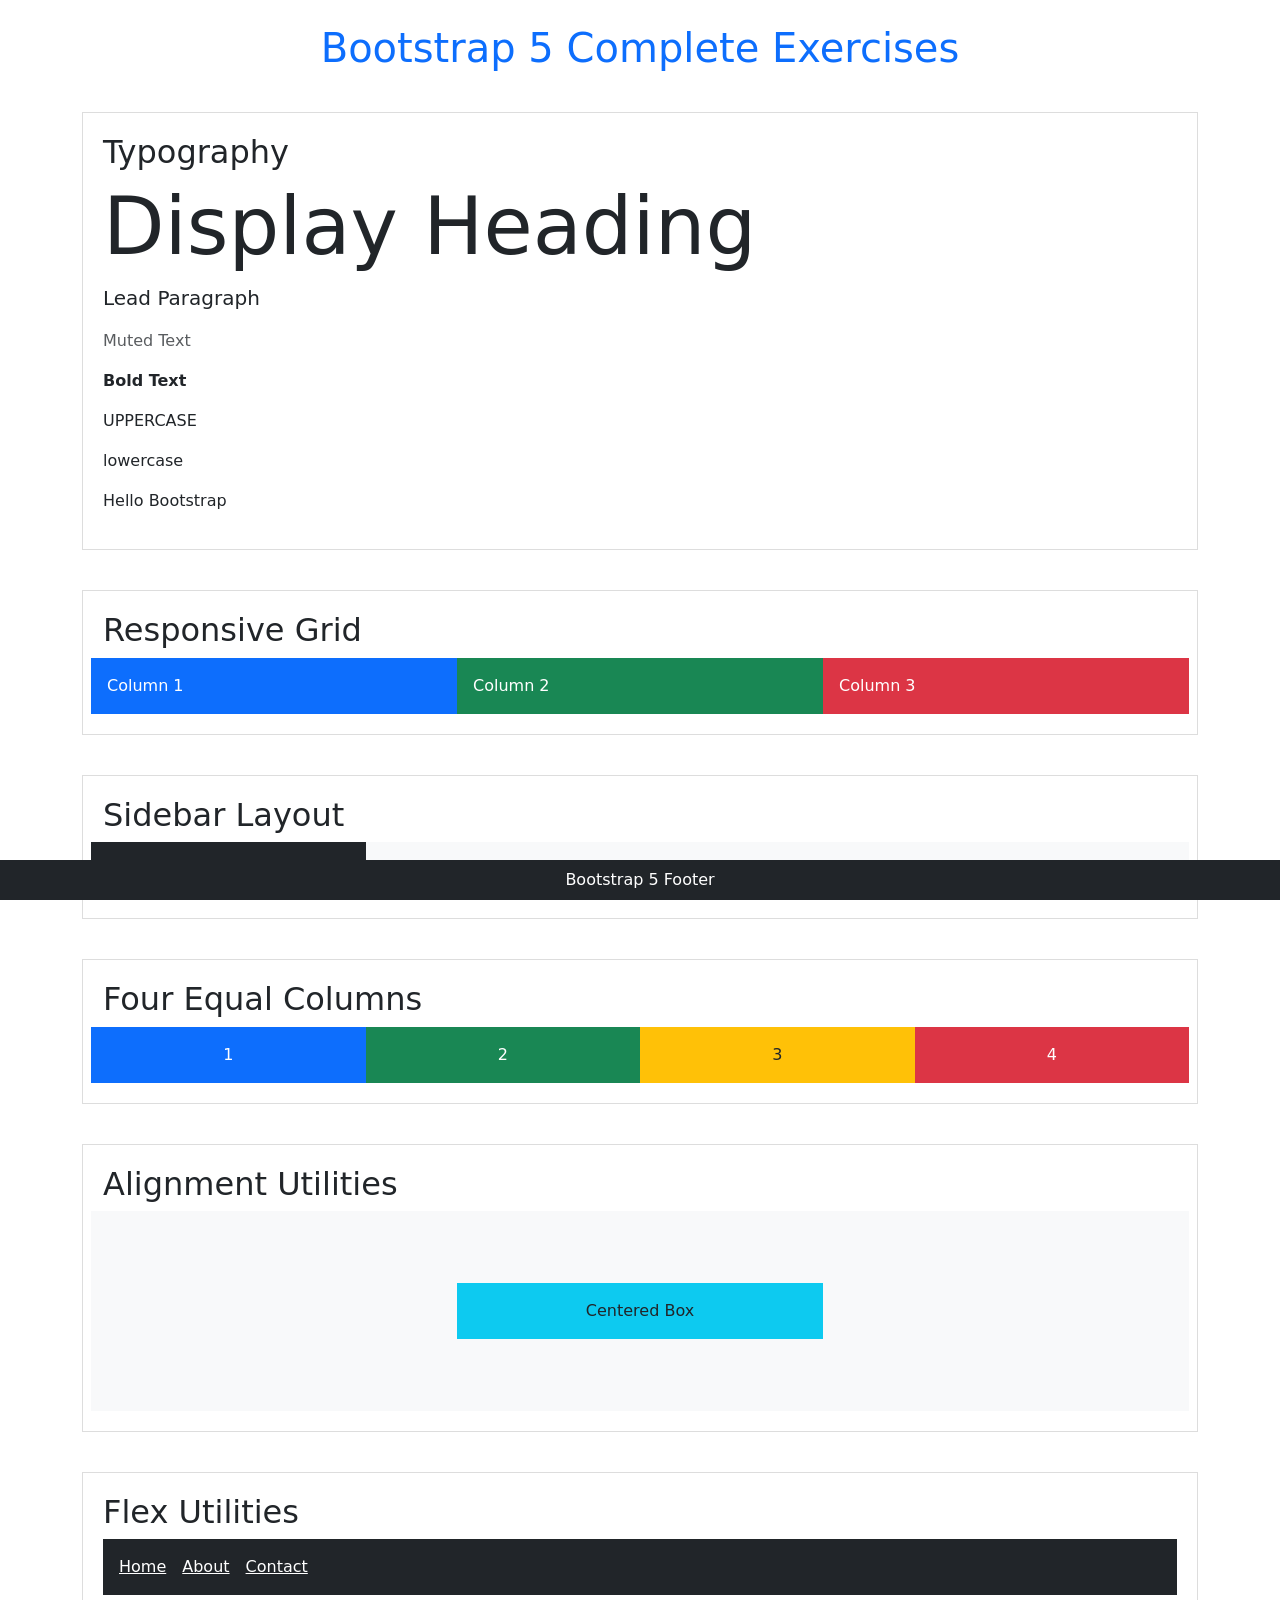
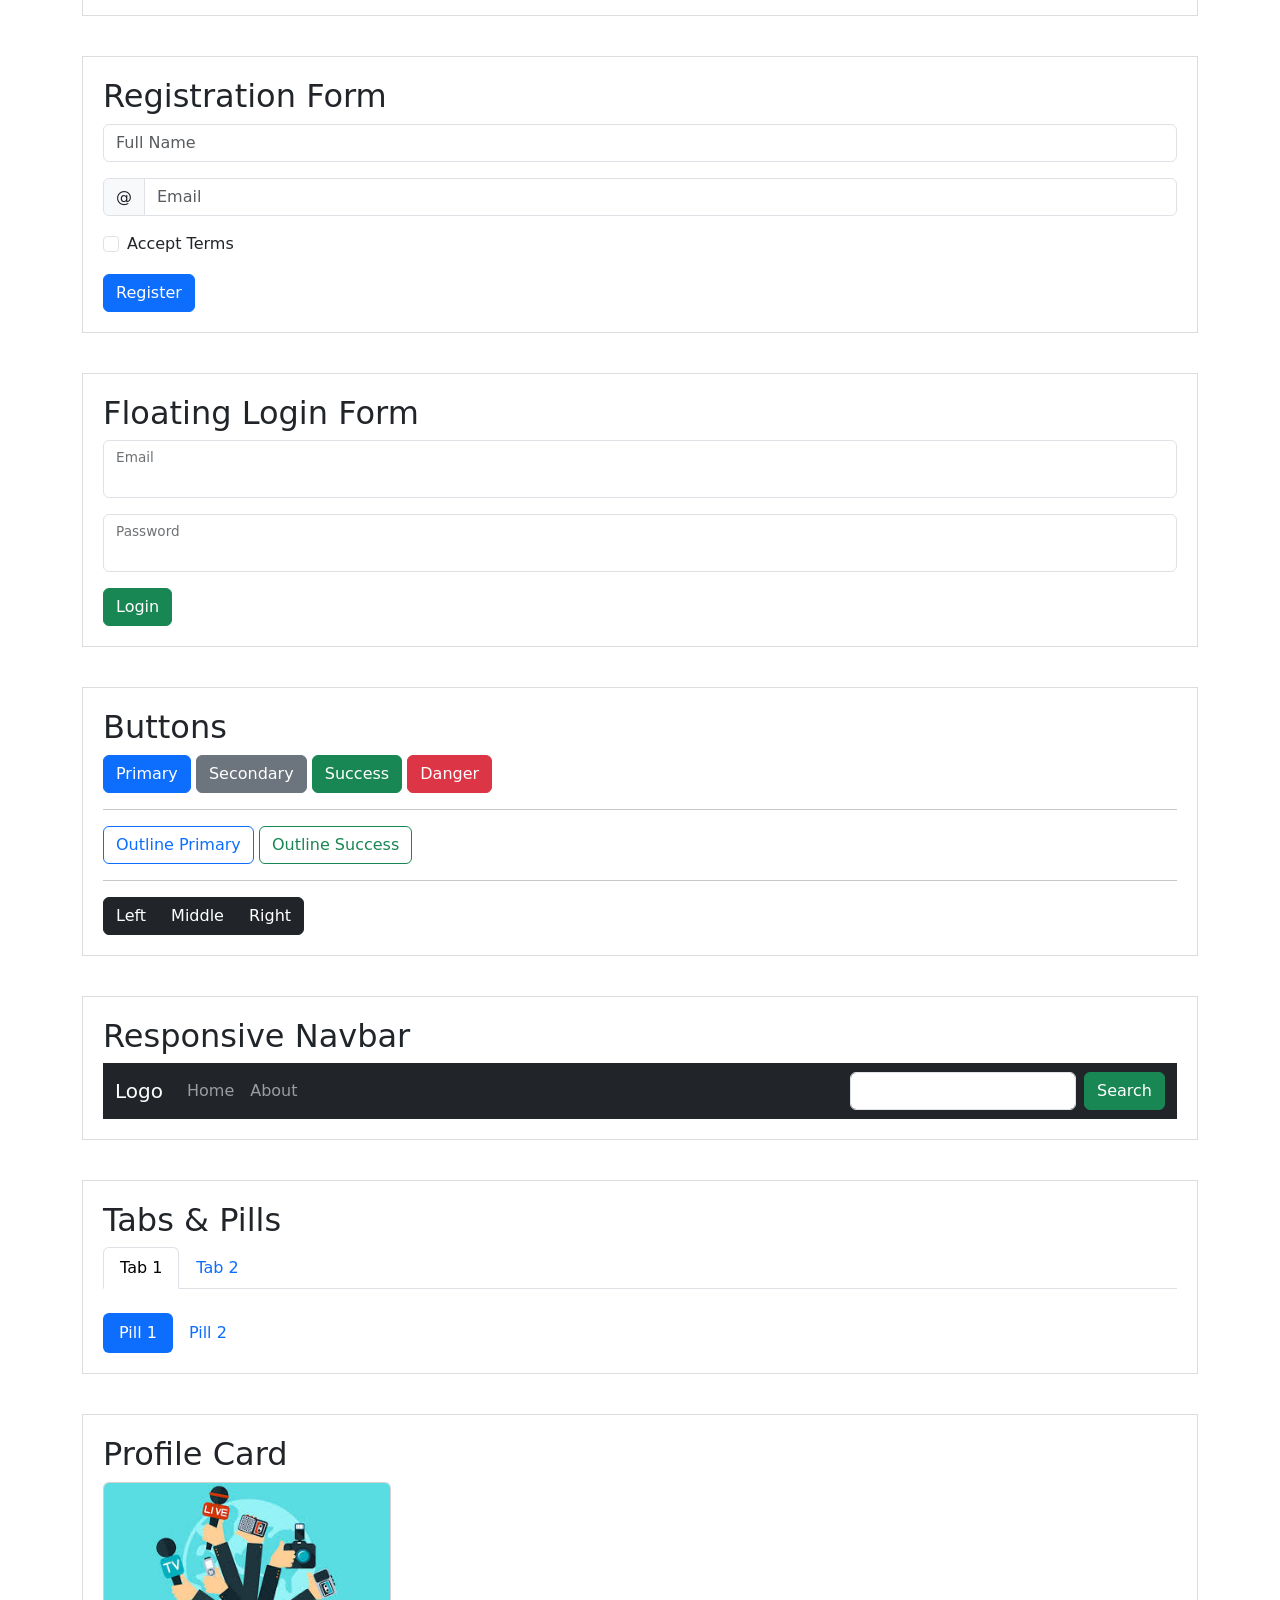
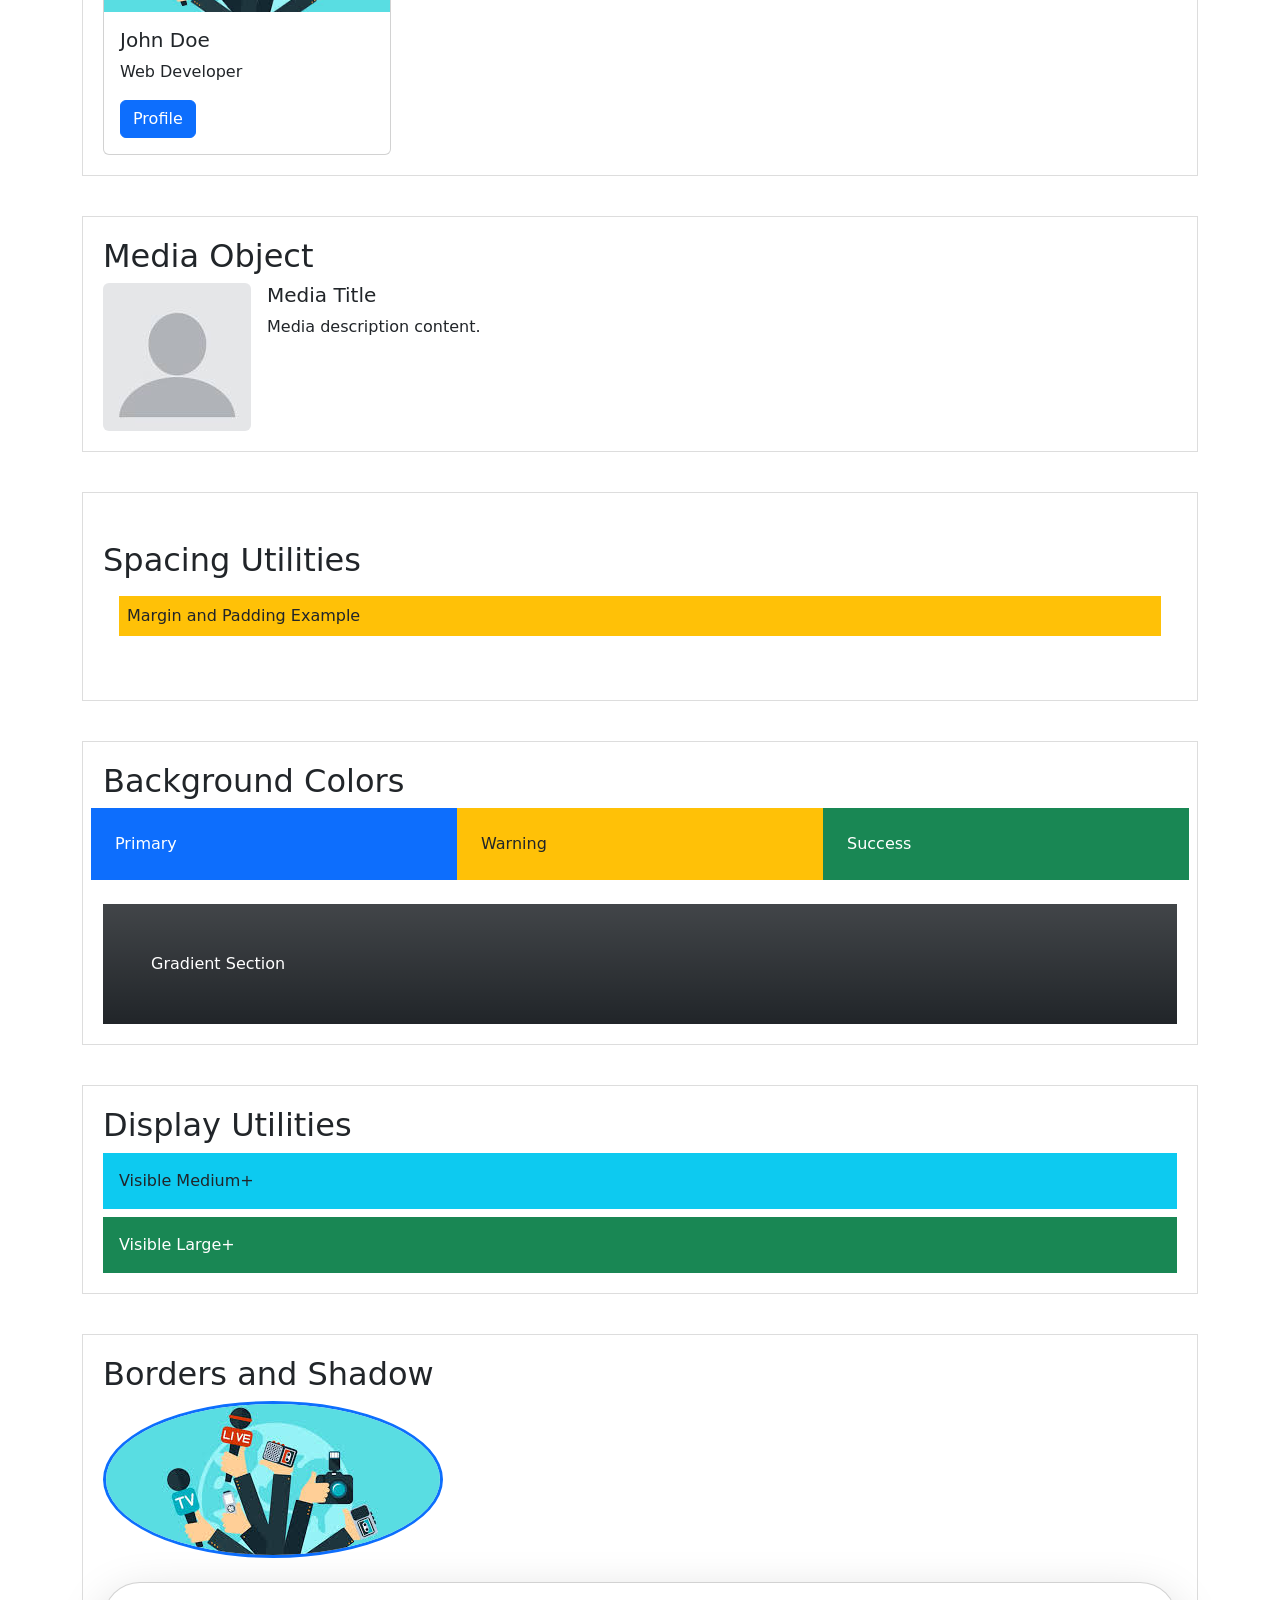
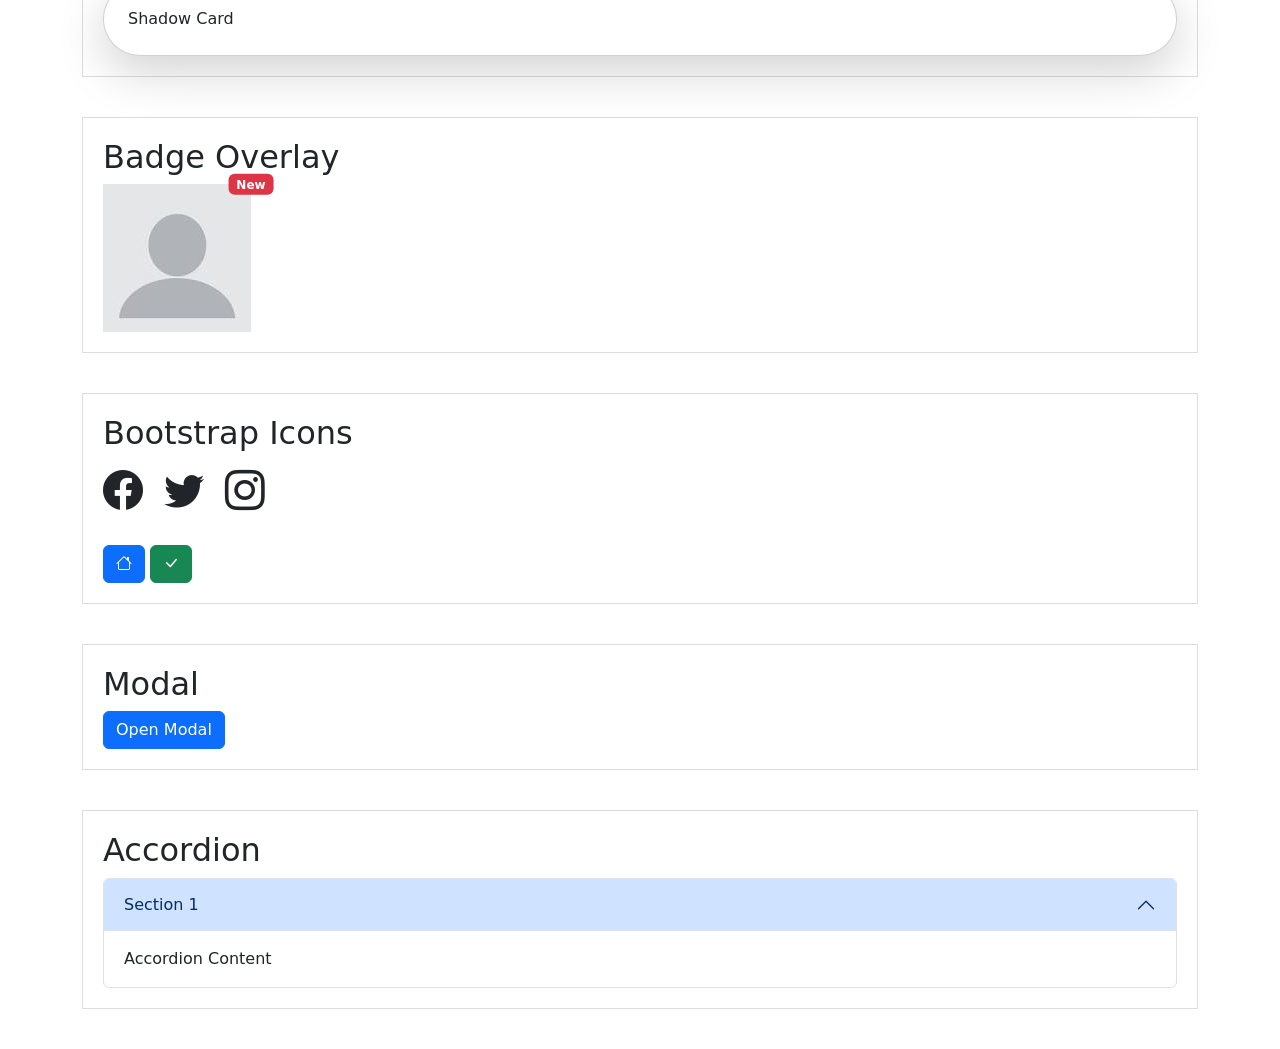
==== Boostrap/index.html @ 1cdabdb3 "Initial commit" ====
<!DOCTYPE html>
<html lang="en">
<head>
<meta charset="UTF-8">
<meta name="viewport" content="width=device-width, initial-scale=1.0">
<title>Bootstrap 5 All Exercises</title>

<link href="https://cdn.jsdelivr.net/npm/bootstrap@5.3.3/dist/css/bootstrap.min.css" rel="stylesheet">
<link href="https://cdn.jsdelivr.net/npm/bootstrap-icons@1.11.3/font/bootstrap-icons.css" rel="stylesheet">

<style>
section{
    margin:40px 0;
    padding:20px;
    border:1px solid #ddd;
}
</style>
</head>
<body>

<div class="container">

<h1 class="text-center text-primary my-4">
Bootstrap 5 Complete Exercises
</h1>

<!-- 1. Typography -->
<section>
<h2>Typography</h2>

<h1 class="display-1">Display Heading</h1>
<p class="lead">Lead Paragraph</p>
<p class="text-muted">Muted Text</p>
<p class="fw-bold">Bold Text</p>

<p class="text-uppercase">uppercase</p>
<p class="text-lowercase">LOWERCASE</p>
<p class="text-capitalize">hello bootstrap</p>
</section>

<!-- 2. Grid -->
<section>
<h2>Responsive Grid</h2>

<div class="row">
<div class="col-12 col-md-6 col-lg-4 bg-primary text-white p-3">
Column 1
</div>

<div class="col-12 col-md-6 col-lg-4 bg-success text-white p-3">
Column 2
</div>

<div class="col-12 col-md-12 col-lg-4 bg-danger text-white p-3">
Column 3
</div>
</div>
</section>

<!-- 3. Sidebar Layout -->
<section>
<h2>Sidebar Layout</h2>

<div class="row">
<div class="col-md-3 bg-dark text-white p-3">
Sidebar
</div>

<div class="col-md-9 bg-light p-3">
Main Content
</div>
</div>
</section>

<!-- 4. Four Columns -->
<section>
<h2>Four Equal Columns</h2>

<div class="row text-center">
<div class="col-sm-3 bg-primary text-white p-3">1</div>
<div class="col-sm-3 bg-success text-white p-3">2</div>
<div class="col-sm-3 bg-warning p-3">3</div>
<div class="col-sm-3 bg-danger text-white p-3">4</div>
</div>
</section>

<!-- 5. Alignment -->
<section>
<h2>Alignment Utilities</h2>

<div class="row justify-content-center align-items-center bg-light"
style="height:200px;">

<div class="col-4 bg-info text-center p-3">
Centered Box
</div>

</div>
</section>

<!-- 6. Flexbox -->
<section>
<h2>Flex Utilities</h2>

<div class="d-flex flex-column flex-md-row bg-dark p-3">
<a href="#" class="text-white me-3">Home</a>
<a href="#" class="text-white me-3">About</a>
<a href="#" class="text-white">Contact</a>
</div>
</section>

<!-- 7. Registration Form -->
<section>
<h2>Registration Form</h2>

<form>

<input type="text"
class="form-control mb-3"
placeholder="Full Name">

<div class="input-group mb-3">
<span class="input-group-text">@</span>
<input type="email"
class="form-control"
placeholder="Email">
</div>

<div class="form-check">
<input type="checkbox"
class="form-check-input">
<label class="form-check-label">
Accept Terms
</label>
</div>

<button class="btn btn-primary mt-3">
Register
</button>

</form>
</section>

<!-- 8. Login Form -->
<section>
<h2>Floating Login Form</h2>

<div class="form-floating mb-3">
<input type="email"
class="form-control"
id="email">
<label>Email</label>
</div>

<div class="form-floating mb-3">
<input type="password"
class="form-control"
id="pass">
<label>Password</label>
</div>

<button class="btn btn-success">
Login
</button>
</section>

<!-- 9. Buttons -->
<section>
<h2>Buttons</h2>

<button class="btn btn-primary">Primary</button>
<button class="btn btn-secondary">Secondary</button>
<button class="btn btn-success">Success</button>
<button class="btn btn-danger">Danger</button>

<hr>

<button class="btn btn-outline-primary">
Outline Primary
</button>

<button class="btn btn-outline-success">
Outline Success
</button>

<hr>

<div class="btn-group">
<button class="btn btn-dark">Left</button>
<button class="btn btn-dark">Middle</button>
<button class="btn btn-dark">Right</button>
</div>
</section>

<!-- 10. Navbar -->
<section>
<h2>Responsive Navbar</h2>

<nav class="navbar navbar-expand-lg navbar-dark bg-dark">

<div class="container-fluid">

<a class="navbar-brand" href="#">
Logo
</a>

<button class="navbar-toggler"
data-bs-toggle="collapse"
data-bs-target="#menu">

<span class="navbar-toggler-icon"></span>

</button>

<div class="collapse navbar-collapse" id="menu">

<ul class="navbar-nav me-auto">
<li class="nav-item">
<a class="nav-link" href="#">Home</a>
</li>

<li class="nav-item">
<a class="nav-link" href="#">About</a>
</li>
</ul>

<form class="d-flex">
<input class="form-control me-2"
type="search">

<button class="btn btn-success">
Search
</button>
</form>

</div>

</div>

</nav>
</section>

<!-- 11. Nav Tabs -->
<section>
<h2>Tabs & Pills</h2>

<ul class="nav nav-tabs">
<li class="nav-item">
<a class="nav-link active" href="#">
Tab 1
</a>
</li>

<li class="nav-item">
<a class="nav-link" href="#">
Tab 2
</a>
</li>
</ul>

<br>

<ul class="nav nav-pills">
<li class="nav-item">
<a class="nav-link active" href="#">
Pill 1
</a>
</li>

<li class="nav-item">
<a class="nav-link" href="#">
Pill 2
</a>
</li>
</ul>
</section>

<!-- 12. Card -->
<section>
<h2>Profile Card</h2>

<div class="card" style="width:18rem;">
<img src="b.image.jpg"
class="card-img-top">

<div class="card-body">
<h5 class="card-title">
John Doe
</h5>

<p class="card-text">
Web Developer
</p>

<button class="btn btn-primary">
Profile
</button>
</div>
</div>
</section>

<!-- 13. Media Object -->
<section>
<h2>Media Object</h2>

<div class="d-flex">

<img src="a.jpg"
class="me-3 rounded">

<div>
<h5>Media Title</h5>
<p>Media description content.</p>
</div>

</div>
</section>

<!-- 14. Spacing -->
<section class="py-5">
<h2>Spacing Utilities</h2>

<div class="m-3 bg-warning p-2">
Margin and Padding Example
</div>
</section>

<!-- 15. Dashboard Colors -->
<section>

<h2>Background Colors</h2>

<div class="row">

<div class="col bg-primary text-white p-4">
Primary
</div>

<div class="col bg-warning p-4">
Warning
</div>

<div class="col bg-success text-white p-4">
Success
</div>

</div>

<br>

<div class="bg-dark bg-gradient text-white p-5">
Gradient Section
</div>

</section>

<!-- 16. Visibility -->
<section>

<h2>Display Utilities</h2>

<div class="d-none d-md-block bg-info p-3">
Visible Medium+
</div>

<div class="d-none d-lg-flex bg-success text-white p-3 mt-2">
Visible Large+
</div>

</section>

<!-- 17. Borders & Shadow -->
<section>

<h2>Borders and Shadow</h2>

<img src="b.image.jpg"
class="border border-primary border-3 rounded-circle">

<br><br>

<div class="card shadow-lg rounded-pill p-4">
Shadow Card
</div>

</section>

<!-- 18. Position Utilities -->
<section>

<h2>Badge Overlay</h2>

<div class="position-relative d-inline-block">

<img src="a.jpg">

<span class="badge bg-danger position-absolute top-0 start-100 translate-middle">
New
</span>

</div>

</section>

<!-- 19. Icons -->
<section>

<h2>Bootstrap Icons</h2>

<i class="bi bi-facebook fs-1 me-3"></i>
<i class="bi bi-twitter fs-1 me-3"></i>
<i class="bi bi-instagram fs-1"></i>

<br><br>

<button class="btn btn-primary">
<i class="bi bi-house"></i>
</button>

<button class="btn btn-success">
<i class="bi bi-check-lg"></i>
</button>

</section>

<!-- 20. Modal -->
<section>

<h2>Modal</h2>

<button class="btn btn-primary"
data-bs-toggle="modal"
data-bs-target="#myModal">
Open Modal
</button>

<div class="modal fade" id="myModal">

<div class="modal-dialog">

<div class="modal-content">

<div class="modal-header">
<h5 class="modal-title">
Bootstrap Modal
</h5>

<button class="btn-close"
data-bs-dismiss="modal"></button>
</div>

<div class="modal-body">
Hello Bootstrap Modal
</div>

</div>

</div>

</div>

</section>

<!-- 21. Accordion -->
<section>

<h2>Accordion</h2>

<div class="accordion">

<div class="accordion-item">

<h2 class="accordion-header">

<button class="accordion-button"
data-bs-toggle="collapse"
data-bs-target="#acc1">

Section 1

</button>

</h2>

<div id="acc1"
class="accordion-collapse collapse show">

<div class="accordion-body">
Accordion Content
</div>

</div>

</div>

</div>

</section>

</div>

<!-- Fixed Footer -->

<footer class="position-fixed bottom-0 start-0 w-100 bg-dark text-white text-center p-2">
Bootstrap 5 Footer
</footer>

<script src="https://cdn.jsdelivr.net/npm/bootstrap@5.3.3/dist/js/bootstrap.bundle.min.js"></script>

</body>
</html>
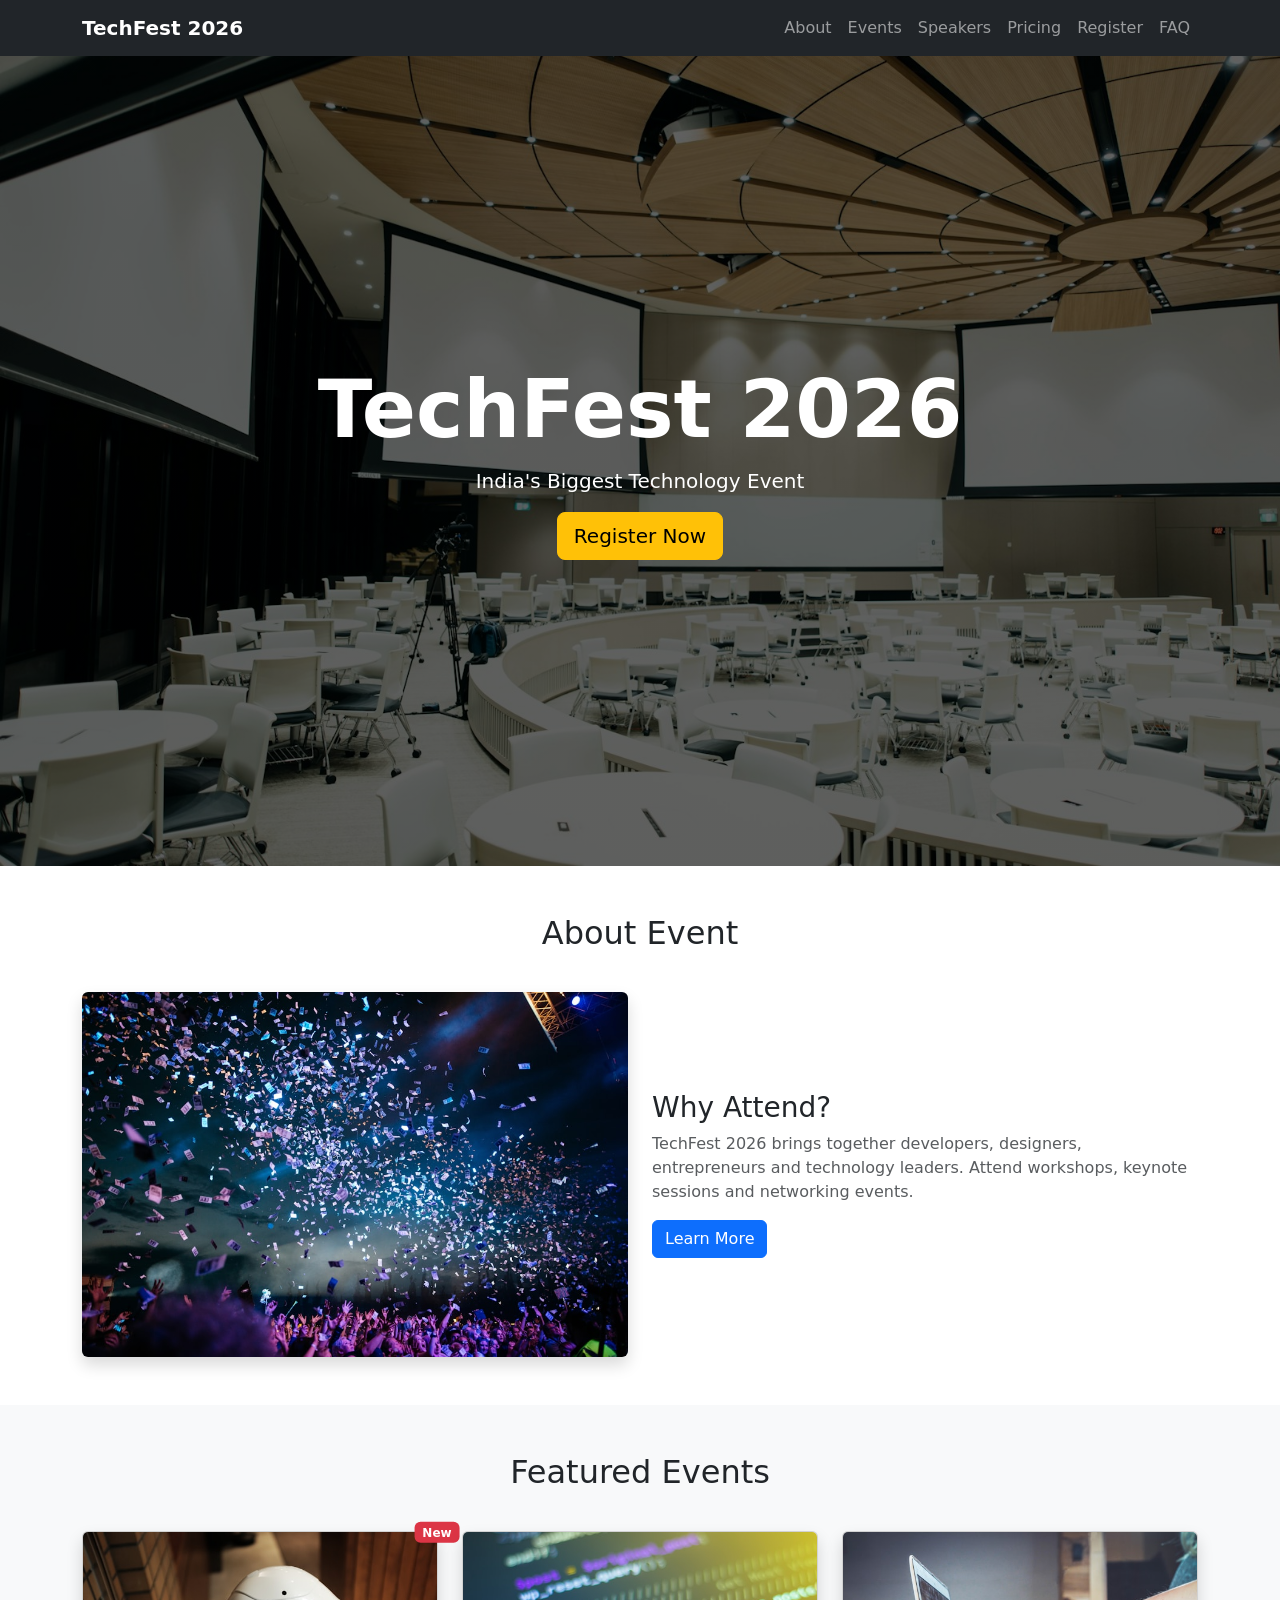
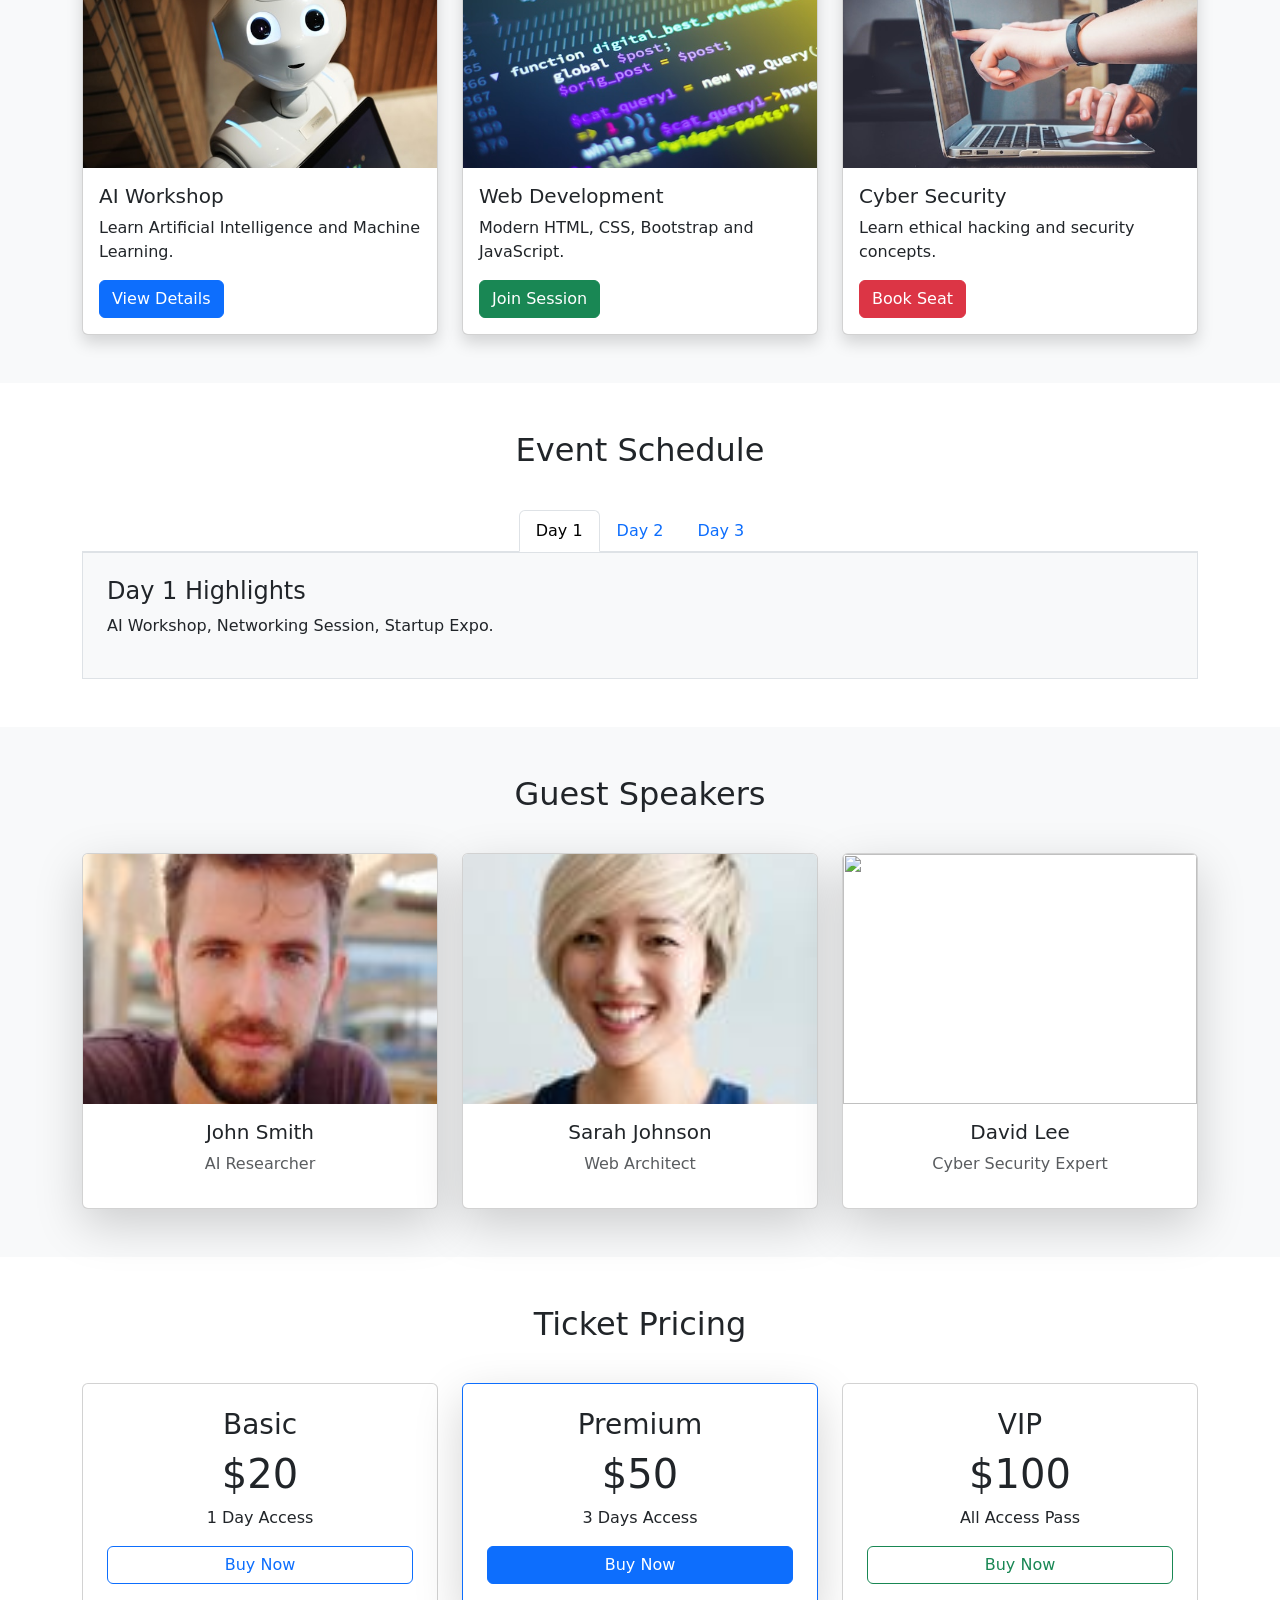
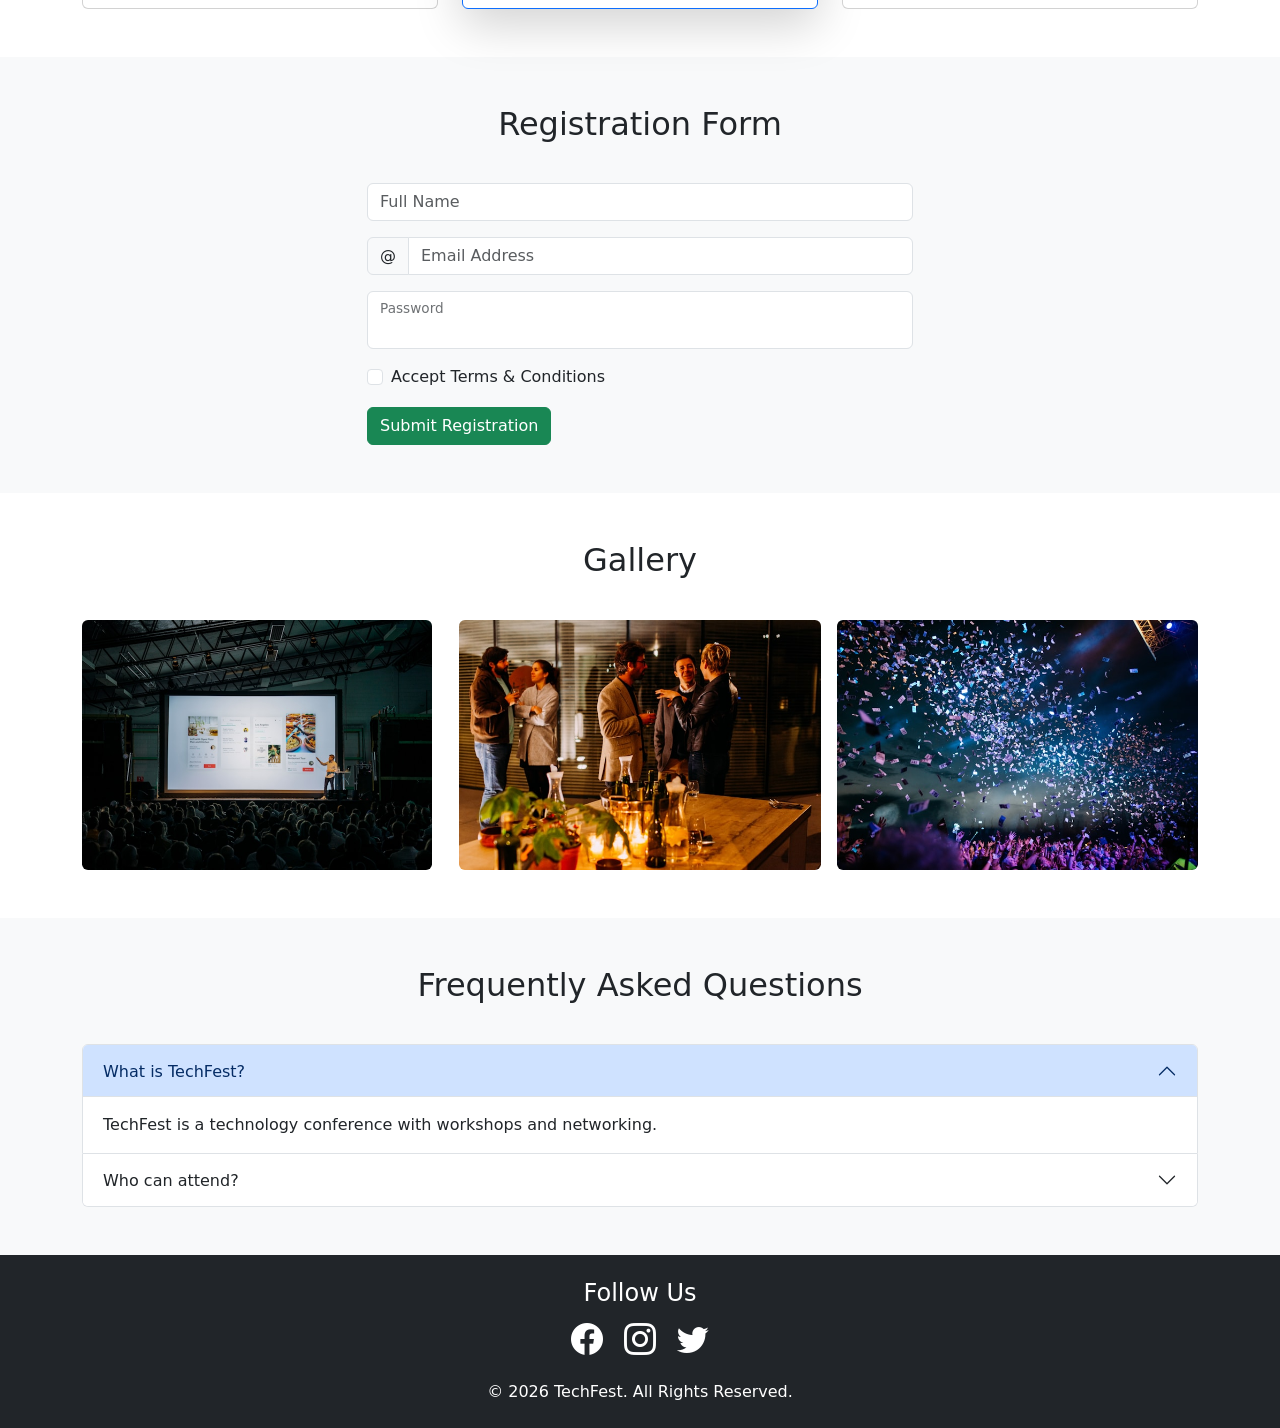
==== commit 9d726d93: "Initial commit" ====
--- a/Boostrap/index.html
+++ b/Boostrap/index.html
@@ -3,115 +3,465 @@
 <head>
 <meta charset="UTF-8">
 <meta name="viewport" content="width=device-width, initial-scale=1.0">
-<title>Bootstrap 5 All Exercises</title>
+<title>TechFest 2026 Event Website</title>
 
 <link href="https://cdn.jsdelivr.net/npm/bootstrap@5.3.3/dist/css/bootstrap.min.css" rel="stylesheet">
 <link href="https://cdn.jsdelivr.net/npm/bootstrap-icons@1.11.3/font/bootstrap-icons.css" rel="stylesheet">
 
 <style>
-section{
-    margin:40px 0;
-    padding:20px;
-    border:1px solid #ddd;
+body{
+    scroll-behavior:smooth;
+}
+
+.hero{
+    background:linear-gradient(rgba(0,0,0,.6),rgba(0,0,0,.6)),
+    url('top.jpg');
+    background-size:cover;
+    background-position:center;
+    color:white;
+    height:90vh;
+    display:flex;
+    align-items:center;
+    justify-content:center;
+    text-align:center;
+}
+
+.section-title{
+    margin-bottom:40px;
+    text-align:center;
+}
+
+.speaker-img{
+    height:250px;
+    object-fit:cover;
+}
+
+.gallery img{
+    height:250px;
+    object-fit:cover;
+}
+
+footer{
+    background:#212529;
+    color:white;
 }
 </style>
 </head>
 <body>
 
+<!-- NAVBAR -->
+
+<nav class="navbar navbar-expand-lg navbar-dark bg-dark sticky-top">
 <div class="container">
 
-<h1 class="text-center text-primary my-4">
-Bootstrap 5 Complete Exercises
+<a class="navbar-brand fw-bold" href="#">
+TechFest 2026
+</a>
+
+<button class="navbar-toggler"
+data-bs-toggle="collapse"
+data-bs-target="#menu">
+
+<span class="navbar-toggler-icon"></span>
+
+</button>
+
+<div class="collapse navbar-collapse" id="menu">
+
+<ul class="navbar-nav ms-auto">
+
+<li class="nav-item">
+<a class="nav-link" href="#about">About</a>
+</li>
+
+<li class="nav-item">
+<a class="nav-link" href="#events">Events</a>
+</li>
+
+<li class="nav-item">
+<a class="nav-link" href="#speakers">Speakers</a>
+</li>
+
+<li class="nav-item">
+<a class="nav-link" href="#pricing">Pricing</a>
+</li>
+
+<li class="nav-item">
+<a class="nav-link" href="#register">Register</a>
+</li>
+
+<li class="nav-item">
+<a class="nav-link" href="#faq">FAQ</a>
+</li>
+
+</ul>
+
+</div>
+
+</div>
+</nav>
+
+<!-- HERO -->
+
+<section class="hero">
+
+<div>
+
+<h1 class="display-1 fw-bold">
+TechFest 2026
 </h1>
 
-<!-- 1. Typography -->
-<section>
-<h2>Typography</h2>
-
-<h1 class="display-1">Display Heading</h1>
-<p class="lead">Lead Paragraph</p>
-<p class="text-muted">Muted Text</p>
-<p class="fw-bold">Bold Text</p>
-
-<p class="text-uppercase">uppercase</p>
-<p class="text-lowercase">LOWERCASE</p>
-<p class="text-capitalize">hello bootstrap</p>
-</section>
-
-<!-- 2. Grid -->
-<section>
-<h2>Responsive Grid</h2>
-
-<div class="row">
-<div class="col-12 col-md-6 col-lg-4 bg-primary text-white p-3">
-Column 1
-</div>
-
-<div class="col-12 col-md-6 col-lg-4 bg-success text-white p-3">
-Column 2
-</div>
-
-<div class="col-12 col-md-12 col-lg-4 bg-danger text-white p-3">
-Column 3
-</div>
-</div>
-</section>
-
-<!-- 3. Sidebar Layout -->
-<section>
-<h2>Sidebar Layout</h2>
-
-<div class="row">
-<div class="col-md-3 bg-dark text-white p-3">
-Sidebar
-</div>
-
-<div class="col-md-9 bg-light p-3">
-Main Content
-</div>
-</div>
-</section>
-
-<!-- 4. Four Columns -->
-<section>
-<h2>Four Equal Columns</h2>
-
-<div class="row text-center">
-<div class="col-sm-3 bg-primary text-white p-3">1</div>
-<div class="col-sm-3 bg-success text-white p-3">2</div>
-<div class="col-sm-3 bg-warning p-3">3</div>
-<div class="col-sm-3 bg-danger text-white p-3">4</div>
-</div>
-</section>
-
-<!-- 5. Alignment -->
-<section>
-<h2>Alignment Utilities</h2>
-
-<div class="row justify-content-center align-items-center bg-light"
-style="height:200px;">
-
-<div class="col-4 bg-info text-center p-3">
-Centered Box
-</div>
-
-</div>
-</section>
-
-<!-- 6. Flexbox -->
-<section>
-<h2>Flex Utilities</h2>
-
-<div class="d-flex flex-column flex-md-row bg-dark p-3">
-<a href="#" class="text-white me-3">Home</a>
-<a href="#" class="text-white me-3">About</a>
-<a href="#" class="text-white">Contact</a>
-</div>
-</section>
-
-<!-- 7. Registration Form -->
-<section>
-<h2>Registration Form</h2>
+<p class="lead">
+India's Biggest Technology Event
+</p>
+
+<button
+class="btn btn-warning btn-lg"
+data-bs-toggle="modal"
+data-bs-target="#registerModal">
+
+Register Now
+
+</button>
+
+</div>
+
+</section>
+
+<!-- ABOUT -->
+
+<section id="about" class="container py-5">
+
+<h2 class="section-title">
+About Event
+</h2>
+
+<div class="row align-items-center">
+
+<div class="col-md-6">
+<img src="8.jpg"
+class="img-fluid rounded shadow">
+</div>
+
+<div class="col-md-6">
+
+<h3>Why Attend?</h3>
+
+<p class="text-muted">
+TechFest 2026 brings together developers,
+designers, entrepreneurs and technology leaders.
+Attend workshops, keynote sessions and networking events.
+</p>
+
+<button class="btn btn-primary">
+Learn More
+</button>
+
+</div>
+
+</div>
+
+</section>
+
+<!-- EVENTS -->
+
+<section id="events" class="bg-light py-5">
+
+<div class="container">
+
+<h2 class="section-title">
+Featured Events
+</h2>
+
+<div class="row g-4">
+
+<div class="col-md-4">
+
+<div class="card shadow h-100 position-relative">
+
+<span class="badge bg-danger position-absolute top-0 start-100 translate-middle">
+New
+</span>
+
+<img src="10.jpg"
+class="card-img-top">
+
+<div class="card-body">
+
+<h5 class="card-title">
+AI Workshop
+</h5>
+
+<p class="card-text">
+Learn Artificial Intelligence and Machine Learning.
+</p>
+
+<button class="btn btn-primary">
+View Details
+</button>
+
+</div>
+
+</div>
+
+</div>
+
+<div class="col-md-4">
+
+<div class="card shadow h-100">
+
+<img src="7.jpg"
+class="card-img-top">
+
+<div class="card-body">
+
+<h5 class="card-title">
+Web Development
+</h5>
+
+<p>
+Modern HTML, CSS, Bootstrap and JavaScript.
+</p>
+
+<button class="btn btn-success">
+Join Session
+</button>
+
+</div>
+
+</div>
+
+</div>
+
+<div class="col-md-4">
+
+<div class="card shadow h-100">
+
+<img src="1.jpg"
+class="card-img-top">
+
+<div class="card-body">
+
+<h5 class="card-title">
+Cyber Security
+</h5>
+
+<p>
+Learn ethical hacking and security concepts.
+</p>
+
+<button class="btn btn-danger">
+Book Seat
+</button>
+
+</div>
+
+</div>
+
+</div>
+
+</div>
+
+</div>
+
+</section>
+
+<!-- SCHEDULE -->
+
+<section class="container py-5">
+
+<h2 class="section-title">
+Event Schedule
+</h2>
+
+<ul class="nav nav-tabs justify-content-center">
+
+<li class="nav-item">
+<button class="nav-link active">
+Day 1
+</button>
+</li>
+
+<li class="nav-item">
+<button class="nav-link">
+Day 2
+</button>
+</li>
+
+<li class="nav-item">
+<button class="nav-link">
+Day 3
+</button>
+</li>
+
+</ul>
+
+<div class="bg-light p-4 border">
+<h4>Day 1 Highlights</h4>
+<p>AI Workshop, Networking Session, Startup Expo.</p>
+</div>
+
+</section>
+
+<!-- SPEAKERS -->
+
+<section id="speakers" class="py-5 bg-light">
+
+<div class="container">
+
+<h2 class="section-title">
+Guest Speakers
+</h2>
+
+<div class="row g-4">
+
+<div class="col-md-4">
+
+<div class="card shadow-lg">
+
+<img src="32.jpg"
+class="card-img-top speaker-img">
+
+<div class="card-body text-center">
+
+<h5>John Smith</h5>
+<p class="text-muted">
+AI Researcher
+</p>
+
+</div>
+
+</div>
+
+</div>
+
+<div class="col-md-4">
+
+<div class="card shadow-lg">
+
+<img src="44.jpg"
+class="card-img-top speaker-img">
+
+<div class="card-body text-center">
+
+<h5>Sarah Johnson</h5>
+<p class="text-muted">
+Web Architect
+</p>
+
+</div>
+
+</div>
+
+</div>
+
+<div class="col-md-4">
+
+<div class="card shadow-lg">
+
+<img src="https://randomuser.me/api/portraits/men/65.jpg"
+class="card-img-top speaker-img">
+
+<div class="card-body text-center">
+
+<h5>David Lee</h5>
+<p class="text-muted">
+Cyber Security Expert
+</p>
+
+</div>
+
+</div>
+
+</div>
+
+</div>
+
+</div>
+
+</section>
+
+<!-- PRICING -->
+
+<section id="pricing" class="container py-5">
+
+<h2 class="section-title">
+Ticket Pricing
+</h2>
+
+<div class="row text-center g-4">
+
+<div class="col-md-4">
+
+<div class="card p-4">
+
+<h3>Basic</h3>
+
+<h1>$20</h1>
+
+<p>1 Day Access</p>
+
+<button class="btn btn-outline-primary">
+Buy Now
+</button>
+
+</div>
+
+</div>
+
+<div class="col-md-4">
+
+<div class="card p-4 shadow-lg border-primary">
+
+<h3>Premium</h3>
+
+<h1>$50</h1>
+
+<p>3 Days Access</p>
+
+<button class="btn btn-primary">
+Buy Now
+</button>
+
+</div>
+
+</div>
+
+<div class="col-md-4">
+
+<div class="card p-4">
+
+<h3>VIP</h3>
+
+<h1>$100</h1>
+
+<p>All Access Pass</p>
+
+<button class="btn btn-outline-success">
+Buy Now
+</button>
+
+</div>
+
+</div>
+
+</div>
+
+</section>
+
+<!-- REGISTRATION -->
+
+<section id="register" class="bg-light py-5">
+
+<div class="container">
+
+<h2 class="section-title">
+Registration Form
+</h2>
+
+<div class="row justify-content-center">
+
+<div class="col-md-6">
 
 <form>
 
@@ -121,389 +471,202 @@
 
 <div class="input-group mb-3">
 <span class="input-group-text">@</span>
+
 <input type="email"
 class="form-control"
-placeholder="Email">
-</div>
-
-<div class="form-check">
-<input type="checkbox"
-class="form-check-input">
-<label class="form-check-label">
-Accept Terms
-</label>
-</div>
-
-<button class="btn btn-primary mt-3">
-Register
-</button>
-
-</form>
-</section>
-
-<!-- 8. Login Form -->
-<section>
-<h2>Floating Login Form</h2>
-
-<div class="form-floating mb-3">
-<input type="email"
-class="form-control"
-id="email">
-<label>Email</label>
+placeholder="Email Address">
 </div>
 
 <div class="form-floating mb-3">
 <input type="password"
 class="form-control"
 id="pass">
+
 <label>Password</label>
 </div>
 
-<button class="btn btn-success">
-Login
-</button>
-</section>
-
-<!-- 9. Buttons -->
-<section>
-<h2>Buttons</h2>
-
-<button class="btn btn-primary">Primary</button>
-<button class="btn btn-secondary">Secondary</button>
-<button class="btn btn-success">Success</button>
-<button class="btn btn-danger">Danger</button>
-
-<hr>
-
-<button class="btn btn-outline-primary">
-Outline Primary
-</button>
-
-<button class="btn btn-outline-success">
-Outline Success
-</button>
-
-<hr>
-
-<div class="btn-group">
-<button class="btn btn-dark">Left</button>
-<button class="btn btn-dark">Middle</button>
-<button class="btn btn-dark">Right</button>
-</div>
-</section>
-
-<!-- 10. Navbar -->
-<section>
-<h2>Responsive Navbar</h2>
-
-<nav class="navbar navbar-expand-lg navbar-dark bg-dark">
-
-<div class="container-fluid">
-
-<a class="navbar-brand" href="#">
-Logo
-</a>
-
-<button class="navbar-toggler"
+<div class="form-check">
+
+<input type="checkbox"
+class="form-check-input">
+
+<label class="form-check-label">
+Accept Terms & Conditions
+</label>
+
+</div>
+
+<button class="btn btn-success mt-3">
+Submit Registration
+</button>
+
+</form>
+
+</div>
+
+</div>
+
+</div>
+
+</section>
+
+<!-- GALLERY -->
+
+<section class="container py-5">
+
+<h2 class="section-title">
+Gallery
+</h2>
+
+<div class="row gallery g-3">
+
+<div class="col-md-4">
+<img src="boo.jpg"
+class="img-fluid rounded">
+</div>
+
+<div class="col-md-4">
+<img src="st.jpg"
+class="img-fluid rounded">
+</div>
+
+<div class="col-md-4">
+<img src="cat.jpg"
+class="img-fluid rounded">
+</div>
+
+</div>
+
+</section>
+
+<!-- FAQ -->
+
+<section id="faq" class="bg-light py-5">
+
+<div class="container">
+
+<h2 class="section-title">
+Frequently Asked Questions
+</h2>
+
+<div class="accordion">
+
+<div class="accordion-item">
+
+<h2 class="accordion-header">
+
+<button class="accordion-button"
 data-bs-toggle="collapse"
-data-bs-target="#menu">
-
-<span class="navbar-toggler-icon"></span>
-
-</button>
-
-<div class="collapse navbar-collapse" id="menu">
-
-<ul class="navbar-nav me-auto">
-<li class="nav-item">
-<a class="nav-link" href="#">Home</a>
-</li>
-
-<li class="nav-item">
-<a class="nav-link" href="#">About</a>
-</li>
-</ul>
-
-<form class="d-flex">
-<input class="form-control me-2"
-type="search">
-
-<button class="btn btn-success">
-Search
-</button>
-</form>
-
-</div>
-
-</div>
-
-</nav>
-</section>
-
-<!-- 11. Nav Tabs -->
-<section>
-<h2>Tabs & Pills</h2>
-
-<ul class="nav nav-tabs">
-<li class="nav-item">
-<a class="nav-link active" href="#">
-Tab 1
-</a>
-</li>
-
-<li class="nav-item">
-<a class="nav-link" href="#">
-Tab 2
-</a>
-</li>
-</ul>
-
-<br>
-
-<ul class="nav nav-pills">
-<li class="nav-item">
-<a class="nav-link active" href="#">
-Pill 1
-</a>
-</li>
-
-<li class="nav-item">
-<a class="nav-link" href="#">
-Pill 2
-</a>
-</li>
-</ul>
-</section>
-
-<!-- 12. Card -->
-<section>
-<h2>Profile Card</h2>
-
-<div class="card" style="width:18rem;">
-<img src="b.image.jpg"
-class="card-img-top">
-
-<div class="card-body">
-<h5 class="card-title">
-John Doe
-</h5>
-
-<p class="card-text">
-Web Developer
-</p>
-
-<button class="btn btn-primary">
-Profile
-</button>
-</div>
-</div>
-</section>
-
-<!-- 13. Media Object -->
-<section>
-<h2>Media Object</h2>
-
-<div class="d-flex">
-
-<img src="a.jpg"
-class="me-3 rounded">
-
-<div>
-<h5>Media Title</h5>
-<p>Media description content.</p>
-</div>
-
-</div>
-</section>
-
-<!-- 14. Spacing -->
-<section class="py-5">
-<h2>Spacing Utilities</h2>
-
-<div class="m-3 bg-warning p-2">
-Margin and Padding Example
-</div>
-</section>
-
-<!-- 15. Dashboard Colors -->
-<section>
-
-<h2>Background Colors</h2>
-
-<div class="row">
-
-<div class="col bg-primary text-white p-4">
-Primary
-</div>
-
-<div class="col bg-warning p-4">
-Warning
-</div>
-
-<div class="col bg-success text-white p-4">
-Success
-</div>
-
-</div>
-
-<br>
-
-<div class="bg-dark bg-gradient text-white p-5">
-Gradient Section
-</div>
-
-</section>
-
-<!-- 16. Visibility -->
-<section>
-
-<h2>Display Utilities</h2>
-
-<div class="d-none d-md-block bg-info p-3">
-Visible Medium+
-</div>
-
-<div class="d-none d-lg-flex bg-success text-white p-3 mt-2">
-Visible Large+
-</div>
-
-</section>
-
-<!-- 17. Borders & Shadow -->
-<section>
-
-<h2>Borders and Shadow</h2>
-
-<img src="b.image.jpg"
-class="border border-primary border-3 rounded-circle">
-
-<br><br>
-
-<div class="card shadow-lg rounded-pill p-4">
-Shadow Card
-</div>
-
-</section>
-
-<!-- 18. Position Utilities -->
-<section>
-
-<h2>Badge Overlay</h2>
-
-<div class="position-relative d-inline-block">
-
-<img src="a.jpg">
-
-<span class="badge bg-danger position-absolute top-0 start-100 translate-middle">
-New
-</span>
-
-</div>
-
-</section>
-
-<!-- 19. Icons -->
-<section>
-
-<h2>Bootstrap Icons</h2>
-
-<i class="bi bi-facebook fs-1 me-3"></i>
-<i class="bi bi-twitter fs-1 me-3"></i>
-<i class="bi bi-instagram fs-1"></i>
-
-<br><br>
-
-<button class="btn btn-primary">
-<i class="bi bi-house"></i>
-</button>
-
-<button class="btn btn-success">
-<i class="bi bi-check-lg"></i>
-</button>
-
-</section>
-
-<!-- 20. Modal -->
-<section>
-
-<h2>Modal</h2>
-
-<button class="btn btn-primary"
-data-bs-toggle="modal"
-data-bs-target="#myModal">
-Open Modal
-</button>
-
-<div class="modal fade" id="myModal">
+data-bs-target="#faq1">
+
+What is TechFest?
+
+</button>
+
+</h2>
+
+<div id="faq1"
+class="accordion-collapse collapse show">
+
+<div class="accordion-body">
+TechFest is a technology conference with workshops and networking.
+</div>
+
+</div>
+
+</div>
+
+<div class="accordion-item">
+
+<h2 class="accordion-header">
+
+<button class="accordion-button collapsed"
+data-bs-toggle="collapse"
+data-bs-target="#faq2">
+
+Who can attend?
+
+</button>
+
+</h2>
+
+<div id="faq2"
+class="accordion-collapse collapse">
+
+<div class="accordion-body">
+Students, developers and professionals.
+</div>
+
+</div>
+
+</div>
+
+</div>
+
+</div>
+
+</section>
+
+<!-- FOOTER -->
+
+<footer class="text-center p-4">
+
+<h4>Follow Us</h4>
+
+<i class="bi bi-facebook fs-2 me-3"></i>
+<i class="bi bi-instagram fs-2 me-3"></i>
+<i class="bi bi-twitter fs-2"></i>
+
+<p class="mt-3 mb-0">
+© 2026 TechFest. All Rights Reserved.
+</p>
+
+</footer>
+
+<!-- MODAL -->
+
+<div class="modal fade" id="registerModal">
 
 <div class="modal-dialog">
 
 <div class="modal-content">
 
 <div class="modal-header">
+
 <h5 class="modal-title">
-Bootstrap Modal
+Quick Registration
 </h5>
 
 <button class="btn-close"
 data-bs-dismiss="modal"></button>
+
 </div>
 
 <div class="modal-body">
-Hello Bootstrap Modal
-</div>
-
-</div>
-
-</div>
-
-</div>
-
-</section>
-
-<!-- 21. Accordion -->
-<section>
-
-<h2>Accordion</h2>
-
-<div class="accordion">
-
-<div class="accordion-item">
-
-<h2 class="accordion-header">
-
-<button class="accordion-button"
-data-bs-toggle="collapse"
-data-bs-target="#acc1">
-
-Section 1
-
-</button>
-
-</h2>
-
-<div id="acc1"
-class="accordion-collapse collapse show">
-
-<div class="accordion-body">
-Accordion Content
-</div>
-
-</div>
-
-</div>
-
-</div>
-
-</section>
-
-</div>
-
-<!-- Fixed Footer -->
-
-<footer class="position-fixed bottom-0 start-0 w-100 bg-dark text-white text-center p-2">
-Bootstrap 5 Footer
-</footer>
+
+<input type="text"
+class="form-control mb-3"
+placeholder="Your Name">
+
+<input type="email"
+class="form-control"
+placeholder="Email">
+
+</div>
+
+<div class="modal-footer">
+
+<button class="btn btn-success">
+Register
+</button>
+
+</div>
+
+</div>
+
+</div>
+
+</div>
 
 <script src="https://cdn.jsdelivr.net/npm/bootstrap@5.3.3/dist/js/bootstrap.bundle.min.js"></script>
 
